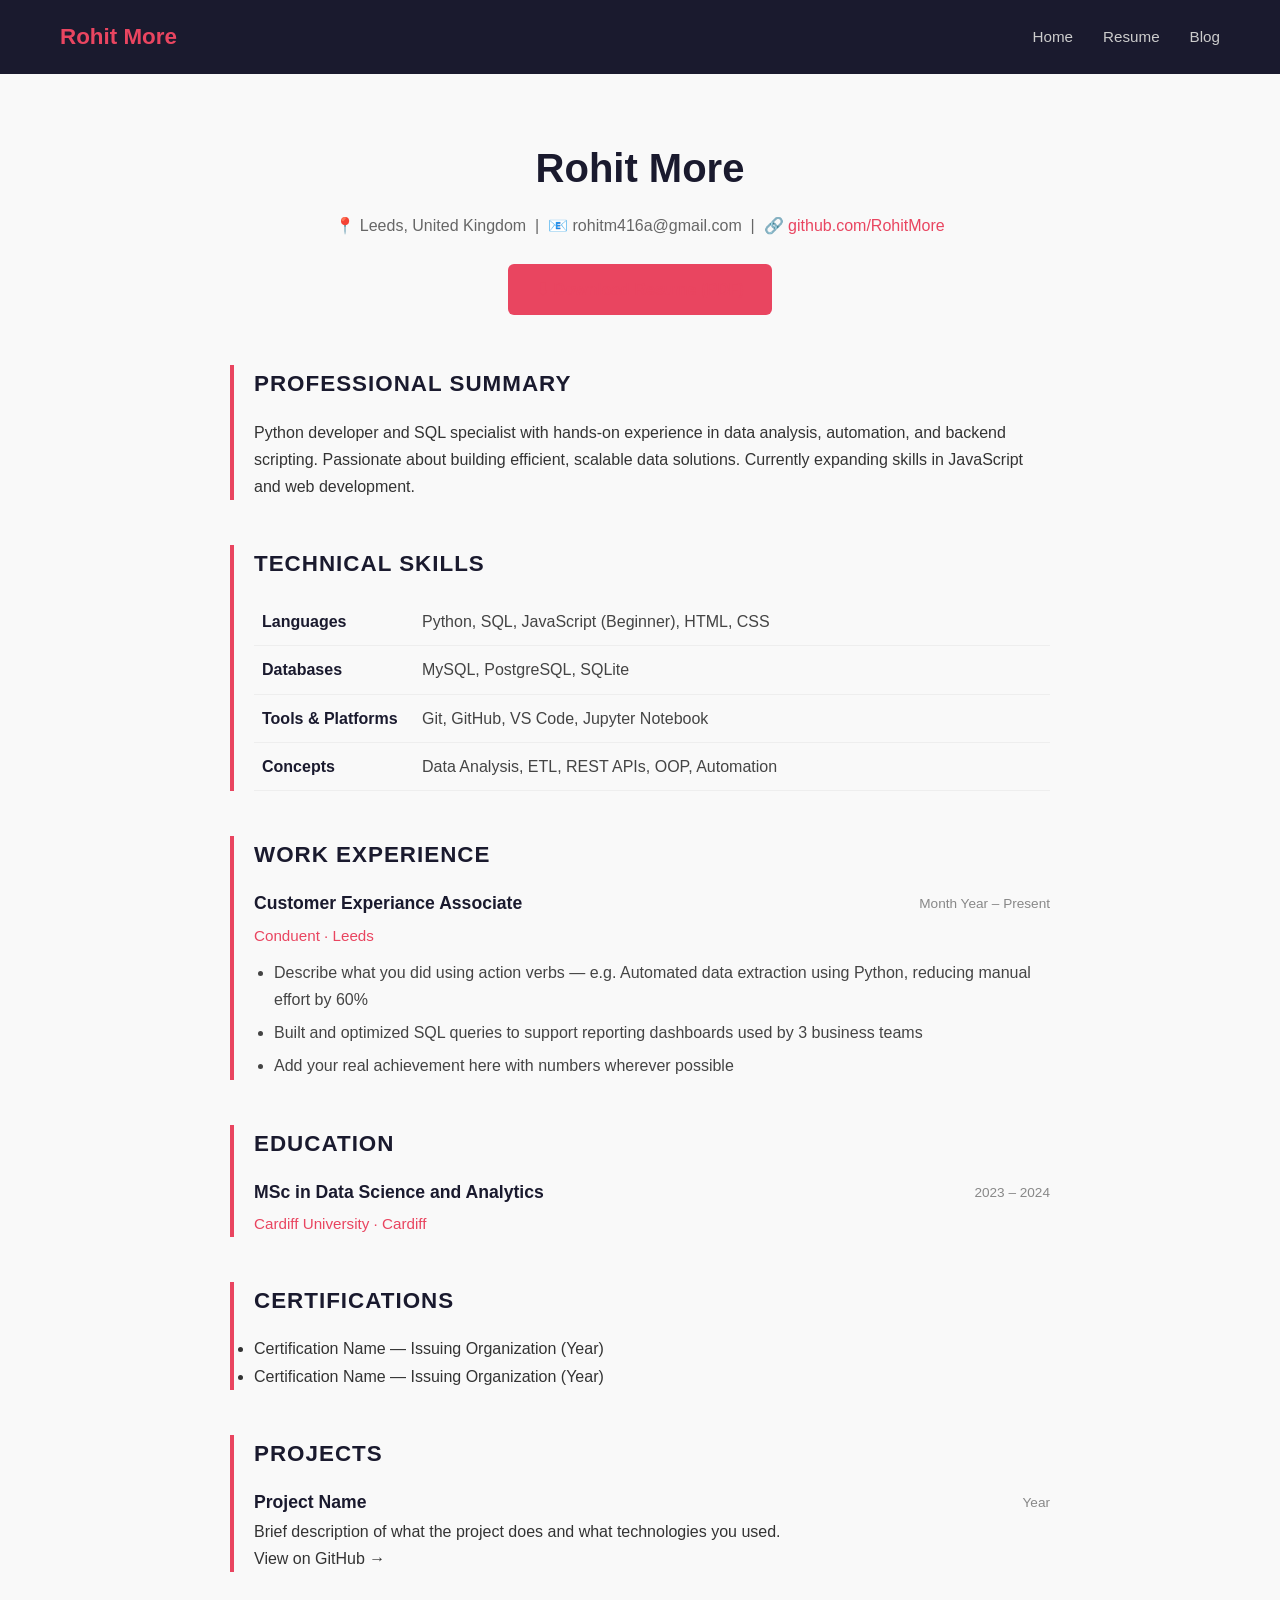
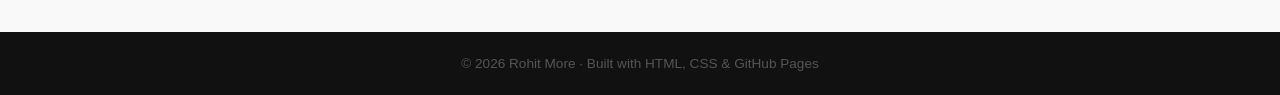
==== resume.html @ 08374afa "initial portfolio website" ====
<!DOCTYPE html>
<html lang="en">
<head>
  <meta charset="UTF-8">
  <meta name="viewport" content="width=device-width, initial-scale=1.0">
  <title>Rohit More | Resume</title>
  <link rel="stylesheet" href="style.css">
</head>
<body>

  <!-- Navigation -->
  <nav>
    <div class="logo">Rohit More</div>
    <ul>
      <li><a href="index.html">Home</a></li>
      <li><a href="resume.html">Resume</a></li>
      <li><a href="blog.html">Blog</a></li>
    </ul>
  </nav>

  <!-- Resume Section -->
  <section id="resume">

    <div class="resume-header">
      <h1>Rohit More</h1>
      <p>📍 Leeds, United Kingdom &nbsp;|&nbsp; 📧 rohitm416a@gmail.com &nbsp;|&nbsp; 🔗 <a href="https://github.com/RohitMore">github.com/RohitMore</a></p>
      <a href="assets/resume.pdf" class="btn-primary" download>⬇ Download Resume (PDF)</a>
    </div>

    <!-- Summary -->
    <div class="resume-block">
      <h2>Professional Summary</h2>
      <p>Python developer and SQL specialist with hands-on experience in data analysis, automation, and backend scripting. Passionate about building efficient, scalable data solutions. Currently expanding skills in JavaScript and web development.</p>
    </div>

    <!-- Skills -->
    <div class="resume-block">
      <h2>Technical Skills</h2>
      <table class="skills-table">
        <tr>
          <td><strong>Languages</strong></td>
          <td>Python, SQL, JavaScript (Beginner), HTML, CSS</td>
        </tr>
        <tr>
          <td><strong>Databases</strong></td>
          <td>MySQL, PostgreSQL, SQLite</td>
        </tr>
        <tr>
          <td><strong>Tools & Platforms</strong></td>
          <td>Git, GitHub, VS Code, Jupyter Notebook</td>
        </tr>
        <tr>
          <td><strong>Concepts</strong></td>
          <td>Data Analysis, ETL, REST APIs, OOP, Automation</td>
        </tr>
      </table>
    </div>

    <!-- Experience -->
    <div class="resume-block">
      <h2>Work Experience</h2>

      <div class="resume-item">
        <div class="resume-item-header">
          <h3>Customer Experiance Associate</h3>
          <span class="date">Month Year – Present</span>
        </div>
        <p class="company">Conduent · Leeds</p>
        <ul>
          <li>Describe what you did using action verbs — e.g. Automated data extraction using Python, reducing manual effort by 60%</li>
          <li>Built and optimized SQL queries to support reporting dashboards used by 3 business teams</li>
          <li>Add your real achievement here with numbers wherever possible</li>
        </ul>
      </div>

      <!-- Copy the block above and paste below for each additional job -->

    </div>

    <!-- Education -->
    <div class="resume-block">
      <h2>Education</h2>
      <div class="resume-item">
        <div class="resume-item-header">
          <h3>MSc in Data Science and Analytics</h3>
          <span class="date">2023 – 2024</span>
        </div>
        <p class="company">Cardiff University · Cardiff</p>
      </div>
    </div>

    <!-- Certifications -->
    <div class="resume-block">
      <h2>Certifications</h2>
      <ul>
        <li>Certification Name — Issuing Organization (Year)</li>
        <li>Certification Name — Issuing Organization (Year)</li>
      </ul>
    </div>

    <!-- Projects -->
    <div class="resume-block">
      <h2>Projects</h2>

      <div class="resume-item">
        <div class="resume-item-header">
          <h3>Project Name</h3>
          <span class="date">Year</span>
        </div>
        <p>Brief description of what the project does and what technologies you used.</p>
        <a href="https://github.com/RohitMore/project-repo" target="_blank">View on GitHub →</a>
      </div>

    </div>

  </section>

  <!-- Footer -->
  <footer>
    <p>© 2026 Rohit More · Built with HTML, CSS & GitHub Pages</p>
  </footer>

</body>
</html>
---- style.css ----
/* ==========================================
   GLOBAL STYLES
========================================== */
* {
  margin: 0;
  padding: 0;
  box-sizing: border-box;
}

body {
  font-family: 'Segoe UI', Tahoma, Geneva, Verdana, sans-serif;
  background-color: #f9f9f9;
  color: #333;
  line-height: 1.7;
}

a {
  text-decoration: none;
  color: inherit;
}

/* ==========================================
   NAVIGATION
========================================== */
nav {
  display: flex;
  justify-content: space-between;
  align-items: center;
  padding: 18px 60px;
  background-color: #1a1a2e;
  position: sticky;
  top: 0;
  z-index: 100;
}

nav .logo {
  font-size: 1.4rem;
  font-weight: 700;
  color: #e94560;
}

nav ul {
  list-style: none;
  display: flex;
  gap: 30px;
}

nav ul li a {
  color: #ccc;
  font-size: 0.95rem;
  transition: color 0.3s;
}

nav ul li a:hover {
  color: #e94560;
}

/* ==========================================
   BUTTONS
========================================== */
.btn-primary {
  display: inline-block;
  background-color: #e94560;
  color: #fff;
  padding: 12px 28px;
  border-radius: 6px;
  font-weight: 600;
  transition: background 0.3s;
  margin-top: 15px;
}

.btn-primary:hover {
  background-color: #c73652;
}

.btn-secondary {
  display: inline-block;
  border: 2px solid #e94560;
  color: #e94560;
  padding: 12px 28px;
  border-radius: 6px;
  font-weight: 600;
  transition: all 0.3s;
  margin-top: 15px;
  margin-left: 12px;
}

.btn-secondary:hover {
  background-color: #e94560;
  color: #fff;
}

/* ==========================================
   HERO SECTION
========================================== */
#hero {
  text-align: center;
  padding: 100px 20px;
  background: linear-gradient(135deg, #1a1a2e, #16213e);
  color: #fff;
}

#hero h1 {
  font-size: 3rem;
  margin-bottom: 15px;
}

#hero .tagline {
  font-size: 1.2rem;
  color: #e94560;
  margin-bottom: 15px;
  font-weight: 600;
}

#hero .bio {
  font-size: 1rem;
  color: #aaa;
  max-width: 600px;
  margin: 0 auto;
}

.hero-buttons {
  margin-top: 10px;
}

/* ==========================================
   SKILLS SECTION
========================================== */
#skills {
  padding: 70px 60px;
  text-align: center;
  background-color: #fff;
}

#skills h2 {
  font-size: 2rem;
  margin-bottom: 40px;
  color: #1a1a2e;
}

.skills-grid {
  display: grid;
  grid-template-columns: repeat(auto-fit, minmax(150px, 1fr));
  gap: 20px;
  max-width: 900px;
  margin: 0 auto;
}

.skill-card {
  background-color: #f0f0f0;
  padding: 20px;
  border-radius: 10px;
  font-weight: 600;
  font-size: 1rem;
  transition: transform 0.2s, background 0.3s;
}

.skill-card:hover {
  transform: translateY(-4px);
  background-color: #e94560;
  color: #fff;
}

/* ==========================================
   CONTACT SECTION
========================================== */
#contact {
  padding: 70px 60px;
  text-align: center;
  background-color: #1a1a2e;
  color: #fff;
}

#contact h2 {
  font-size: 2rem;
  margin-bottom: 15px;
}

#contact p {
  color: #aaa;
  margin-bottom: 10px;
}

/* ==========================================
   FOOTER
========================================== */
footer {
  text-align: center;
  padding: 20px;
  background-color: #111;
  color: #555;
  font-size: 0.85rem;
}

/* ==========================================
   RESUME PAGE
========================================== */
#resume {
  max-width: 860px;
  margin: 60px auto;
  padding: 0 20px;
}

.resume-header {
  text-align: center;
  margin-bottom: 50px;
}

.resume-header h1 {
  font-size: 2.5rem;
  color: #1a1a2e;
}

.resume-header p {
  color: #666;
  margin: 10px 0;
}

.resume-header a {
  color: #e94560;
}

.resume-block {
  margin-bottom: 45px;
  border-left: 4px solid #e94560;
  padding-left: 20px;
}

.resume-block h2 {
  font-size: 1.4rem;
  color: #1a1a2e;
  margin-bottom: 15px;
  text-transform: uppercase;
  letter-spacing: 1px;
}

.resume-item {
  margin-bottom: 25px;
}

.resume-item-header {
  display: flex;
  justify-content: space-between;
  align-items: center;
}

.resume-item-header h3 {
  font-size: 1.1rem;
  color: #1a1a2e;
}

.date {
  font-size: 0.85rem;
  color: #888;
}

.company {
  color: #e94560;
  font-size: 0.95rem;
  margin: 4px 0 10px;
}

.resume-item ul {
  padding-left: 20px;
  color: #444;
}

.resume-item ul li {
  margin-bottom: 6px;
}

.skills-table {
  width: 100%;
  border-collapse: collapse;
}

.skills-table tr {
  border-bottom: 1px solid #eee;
}

.skills-table td {
  padding: 10px 8px;
  color: #444;
  vertical-align: top;
}

.skills-table td:first-child {
  width: 160px;
  color: #1a1a2e;
}

/* ==========================================
   BLOG PAGE
========================================== */
#blog-header {
  text-align: center;
  padding: 70px 20px 30px;
  background: linear-gradient(135deg, #1a1a2e, #16213e);
  color: #fff;
}

#blog-header h1 {
  font-size: 2.5rem;
}

#blog-header p {
  color: #aaa;
  margin-top: 10px;
}

#blog-list {
  max-width: 800px;
  margin: 50px auto;
  padding: 0 20px;
}

.blog-card {
  background: #fff;
  border-radius: 10px;
  padding: 30px;
  margin-bottom: 25px;
  box-shadow: 0 2px 12px rgba(0,0,0,0.07);
  transition: transform 0.2s;
}

.blog-card:hover {
  transform: translateY(-4px);
}

.blog-card h2 {
  font-size: 1.3rem;
  margin: 8px 0 5px;
  color: #1a1a2e;
}

.blog-card h2 a:hover {
  color: #e94560;
}

.blog-tag {
  background-color: #e94560;
  color: #fff;
  padding: 3px 10px;
  border-radius: 20px;
  font-size: 0.75rem;
  font-weight: 600;
}

.blog-meta {
  font-size: 0.85rem;
  color: #999;
  margin-bottom: 10px;
}

.blog-excerpt {
  color: #555;
  font-size: 0.95rem;
}

.read-more {
  display: inline-block;
  margin-top: 12px;
  color: #e94560;
  font-weight: 600;
  font-size: 0.9rem;
}

.read-more:hover {
  text-decoration: underline;
}

/* ==========================================
   BLOG POST PAGE
========================================== */
#blog-post {
  max-width: 760px;
  margin: 60px auto;
  padding: 0 20px;
}

.post-header {
  margin-bottom: 40px;
}

.post-header h1 {
  font-size: 2.2rem;
  color: #1a1a2e;
  margin: 10px 0 5px;
}

.post-body h2 {
  font-size: 1.4rem;
  color: #1a1a2e;
  margin: 35px 0 10px;
}

.post-body p {
  color: #444;
  margin-bottom: 15px;
}

.post-body pre {
  background-color: #1a1a2e;
  color: #f8f8f2;
  padding: 20px;
  border-radius: 8px;
  overflow-x: auto;
  margin: 20px 0;
  font-size: 0.9rem;
}

.post-body code {
  font-family: 'Courier New', monospace;
}

/* ==========================================
   RESPONSIVE - MOBILE
========================================== */
@media (max-width: 768px) {
  nav {
    padding: 15px 20px;
    flex-direction: column;
    gap: 10px;
  }

  nav ul {
    gap: 15px;
  }

  #hero h1 {
    font-size: 2rem;
  }

  #skills {
    padding: 50px 20px;
  }

  .resume-item-header {
    flex-direction: column;
    align-items: flex-start;
  }
}
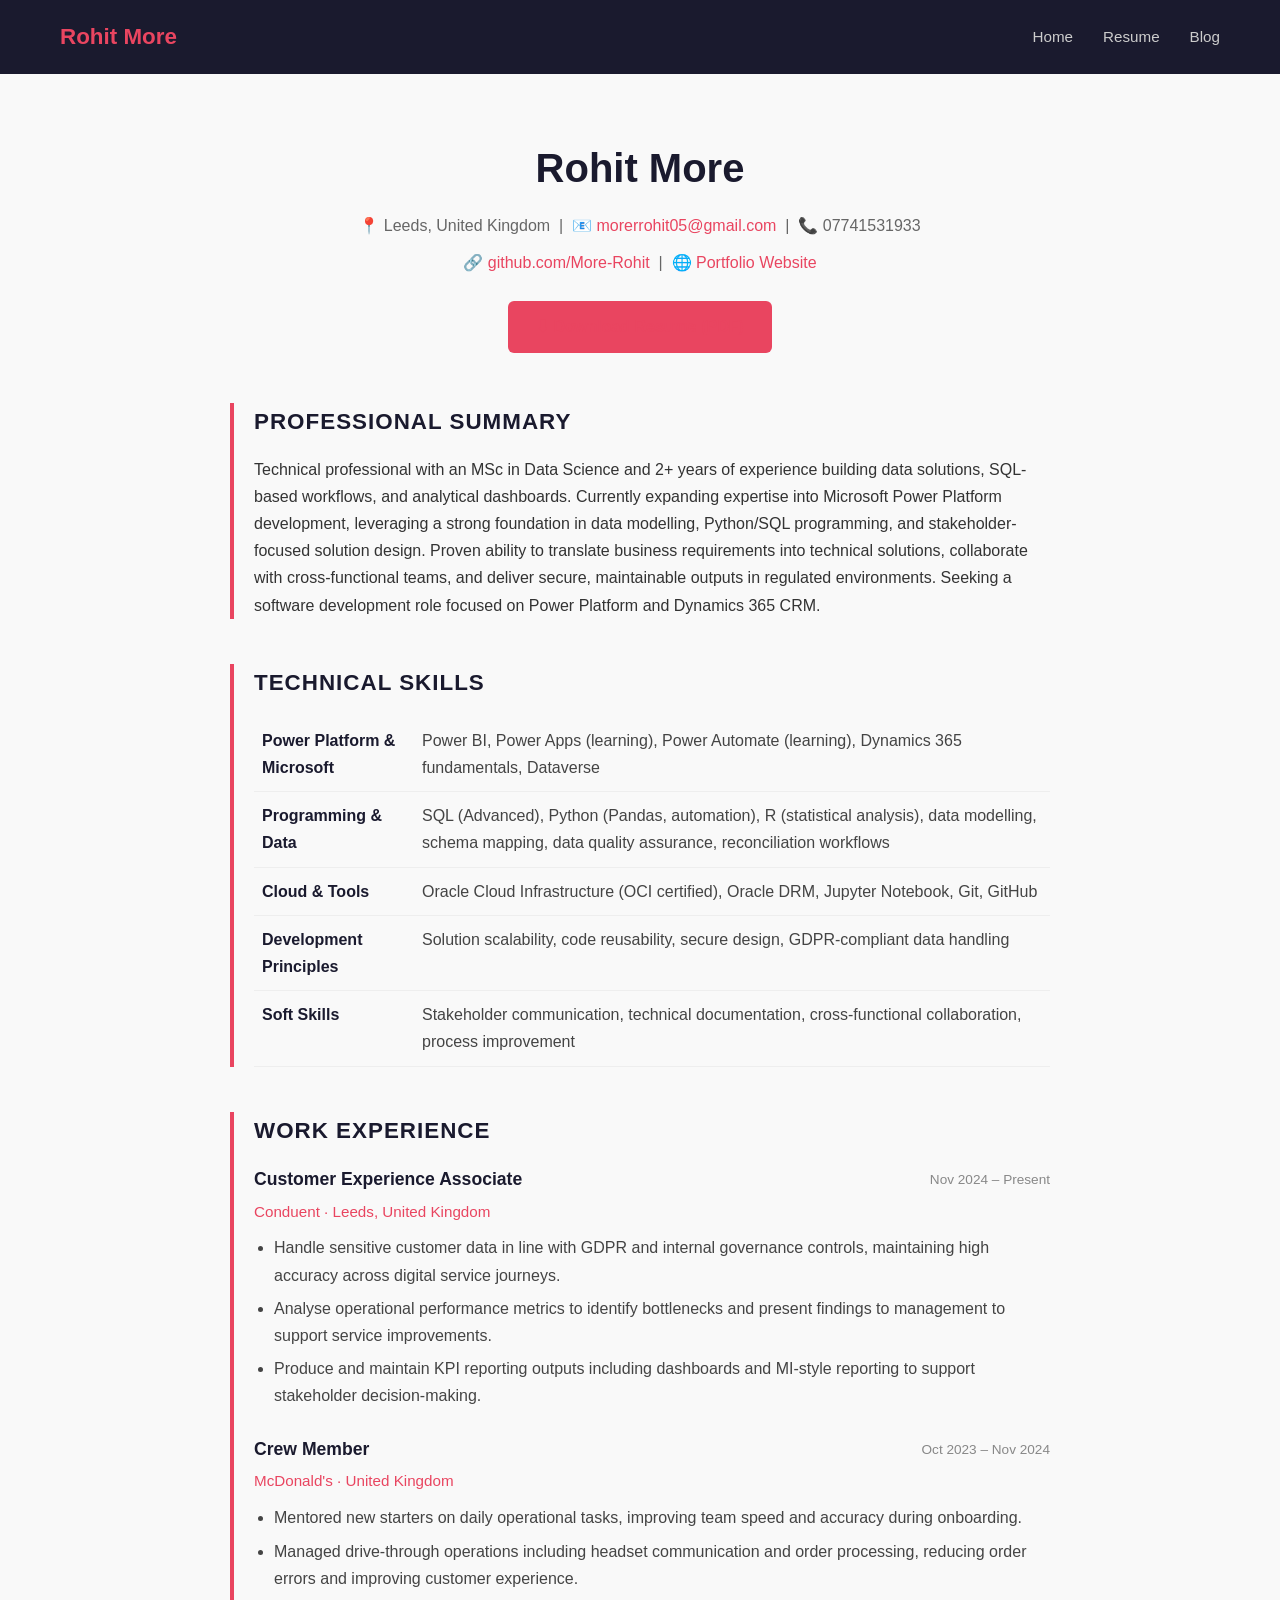
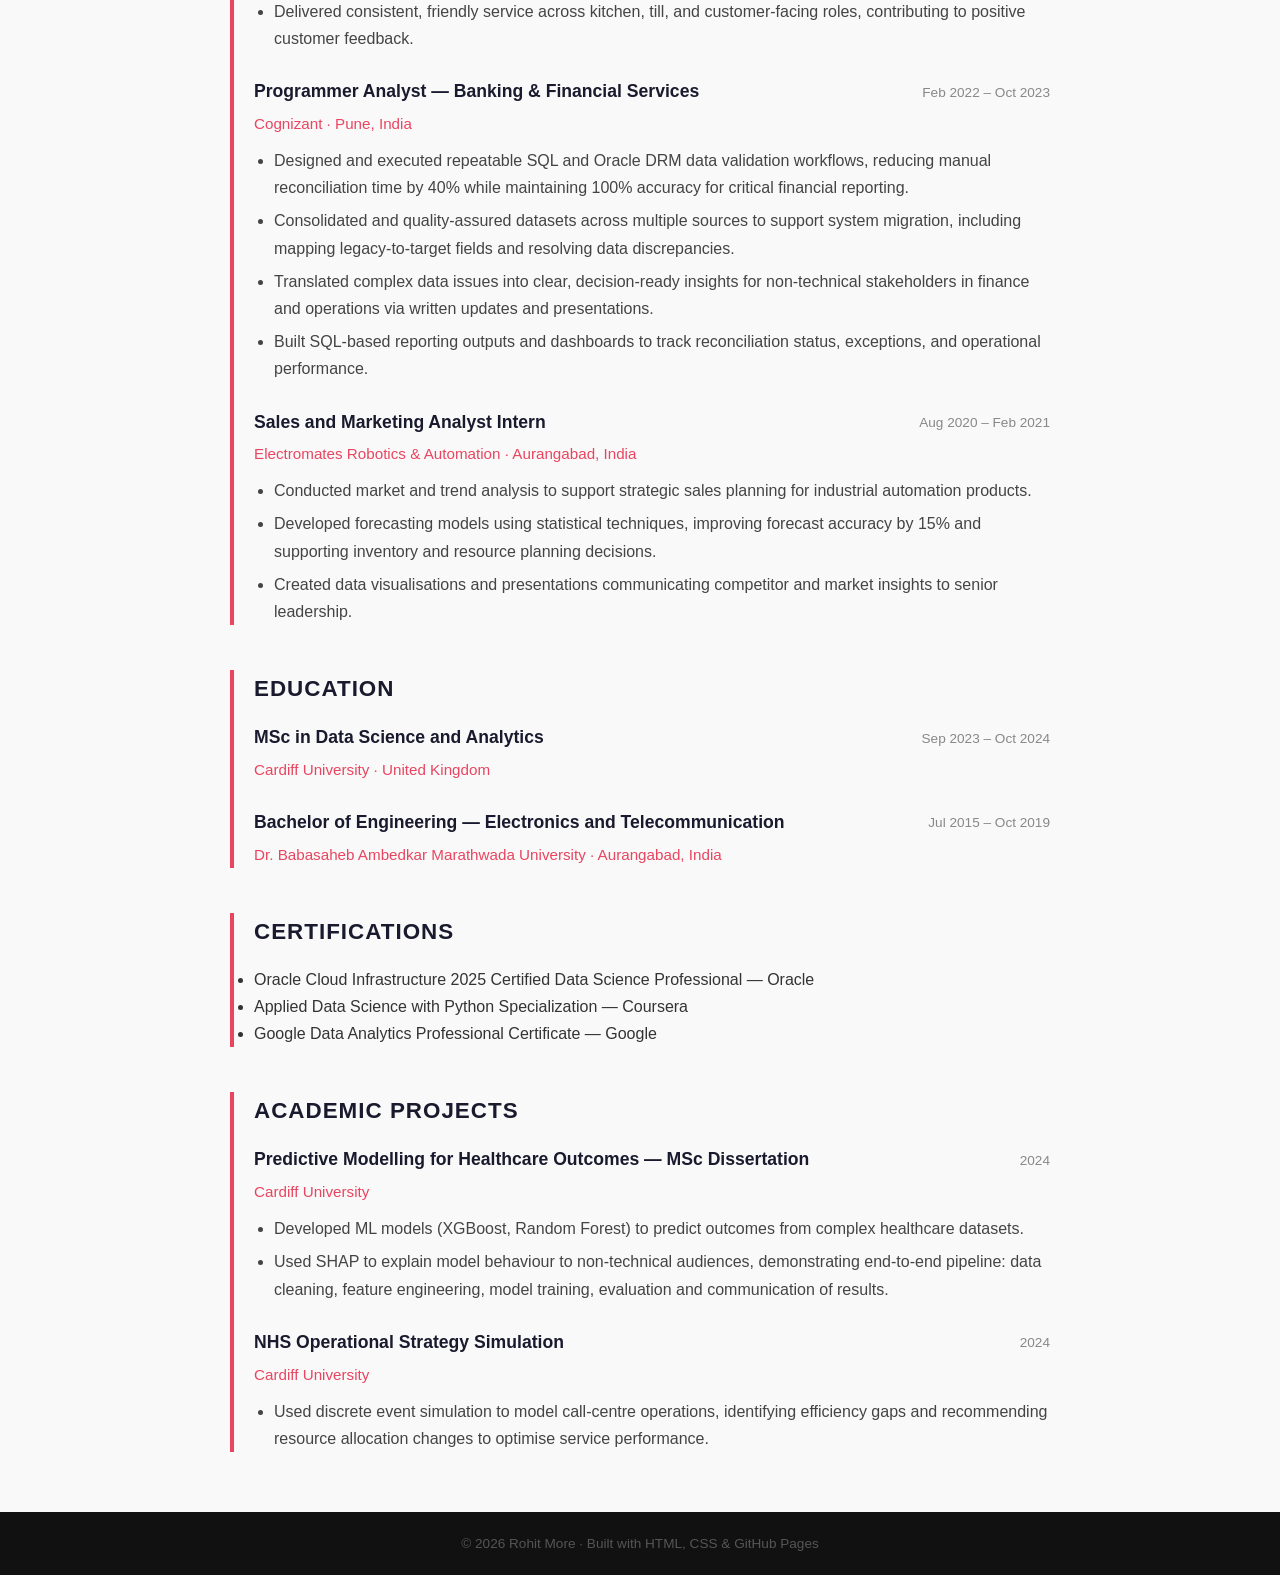
==== commit 06bed4d7: "added real resume content and PDF" ====
--- a/resume.html
+++ b/resume.html
@@ -23,14 +23,15 @@
 
     <div class="resume-header">
       <h1>Rohit More</h1>
-      <p>📍 Leeds, United Kingdom &nbsp;|&nbsp; 📧 rohitm416a@gmail.com &nbsp;|&nbsp; 🔗 <a href="https://github.com/RohitMore">github.com/RohitMore</a></p>
+      <p>📍 Leeds, United Kingdom &nbsp;|&nbsp; 📧 <a href="mailto:morerrohit05@gmail.com">morerrohit05@gmail.com</a> &nbsp;|&nbsp; 📞 07741531933</p>
+      <p>🔗 <a href="https://github.com/More-Rohit" target="_blank">github.com/More-Rohit</a> &nbsp;|&nbsp; 🌐 <a href="https://More-Rohit.github.io/RohitMore.github.io" target="_blank">Portfolio Website</a></p>
       <a href="assets/resume.pdf" class="btn-primary" download>⬇ Download Resume (PDF)</a>
     </div>
 
     <!-- Summary -->
     <div class="resume-block">
       <h2>Professional Summary</h2>
-      <p>Python developer and SQL specialist with hands-on experience in data analysis, automation, and backend scripting. Passionate about building efficient, scalable data solutions. Currently expanding skills in JavaScript and web development.</p>
+      <p>Technical professional with an MSc in Data Science and 2+ years of experience building data solutions, SQL-based workflows, and analytical dashboards. Currently expanding expertise into Microsoft Power Platform development, leveraging a strong foundation in data modelling, Python/SQL programming, and stakeholder-focused solution design. Proven ability to translate business requirements into technical solutions, collaborate with cross-functional teams, and deliver secure, maintainable outputs in regulated environments. Seeking a software development role focused on Power Platform and Dynamics 365 CRM.</p>
     </div>
 
     <!-- Skills -->
@@ -38,20 +39,24 @@
       <h2>Technical Skills</h2>
       <table class="skills-table">
         <tr>
-          <td><strong>Languages</strong></td>
-          <td>Python, SQL, JavaScript (Beginner), HTML, CSS</td>
+          <td><strong>Power Platform & Microsoft</strong></td>
+          <td>Power BI, Power Apps (learning), Power Automate (learning), Dynamics 365 fundamentals, Dataverse</td>
         </tr>
         <tr>
-          <td><strong>Databases</strong></td>
-          <td>MySQL, PostgreSQL, SQLite</td>
+          <td><strong>Programming & Data</strong></td>
+          <td>SQL (Advanced), Python (Pandas, automation), R (statistical analysis), data modelling, schema mapping, data quality assurance, reconciliation workflows</td>
         </tr>
         <tr>
-          <td><strong>Tools & Platforms</strong></td>
-          <td>Git, GitHub, VS Code, Jupyter Notebook</td>
+          <td><strong>Cloud & Tools</strong></td>
+          <td>Oracle Cloud Infrastructure (OCI certified), Oracle DRM, Jupyter Notebook, Git, GitHub</td>
         </tr>
         <tr>
-          <td><strong>Concepts</strong></td>
-          <td>Data Analysis, ETL, REST APIs, OOP, Automation</td>
+          <td><strong>Development Principles</strong></td>
+          <td>Solution scalability, code reusability, secure design, GDPR-compliant data handling</td>
+        </tr>
+        <tr>
+          <td><strong>Soft Skills</strong></td>
+          <td>Stakeholder communication, technical documentation, cross-functional collaboration, process improvement</td>
         </tr>
       </table>
     </div>
@@ -60,55 +65,122 @@
     <div class="resume-block">
       <h2>Work Experience</h2>
 
+      <!-- Job 1 -->
       <div class="resume-item">
         <div class="resume-item-header">
-          <h3>Customer Experiance Associate</h3>
-          <span class="date">Month Year – Present</span>
+          <h3>Customer Experience Associate</h3>
+          <span class="date">Nov 2024 – Present</span>
         </div>
-        <p class="company">Conduent · Leeds</p>
+        <p class="company">Conduent · Leeds, United Kingdom</p>
         <ul>
-          <li>Describe what you did using action verbs — e.g. Automated data extraction using Python, reducing manual effort by 60%</li>
-          <li>Built and optimized SQL queries to support reporting dashboards used by 3 business teams</li>
-          <li>Add your real achievement here with numbers wherever possible</li>
+          <li>Handle sensitive customer data in line with GDPR and internal governance controls, maintaining high accuracy across digital service journeys.</li>
+          <li>Analyse operational performance metrics to identify bottlenecks and present findings to management to support service improvements.</li>
+          <li>Produce and maintain KPI reporting outputs including dashboards and MI-style reporting to support stakeholder decision-making.</li>
         </ul>
       </div>
 
-      <!-- Copy the block above and paste below for each additional job -->
+      <!-- Job 2 -->
+      <div class="resume-item">
+        <div class="resume-item-header">
+          <h3>Crew Member</h3>
+          <span class="date">Oct 2023 – Nov 2024</span>
+        </div>
+        <p class="company">McDonald's · United Kingdom</p>
+        <ul>
+          <li>Mentored new starters on daily operational tasks, improving team speed and accuracy during onboarding.</li>
+          <li>Managed drive-through operations including headset communication and order processing, reducing order errors and improving customer experience.</li>
+          <li>Delivered consistent, friendly service across kitchen, till, and customer-facing roles, contributing to positive customer feedback.</li>
+        </ul>
+      </div>
+
+      <!-- Job 3 -->
+      <div class="resume-item">
+        <div class="resume-item-header">
+          <h3>Programmer Analyst — Banking & Financial Services</h3>
+          <span class="date">Feb 2022 – Oct 2023</span>
+        </div>
+        <p class="company">Cognizant · Pune, India</p>
+        <ul>
+          <li>Designed and executed repeatable SQL and Oracle DRM data validation workflows, reducing manual reconciliation time by 40% while maintaining 100% accuracy for critical financial reporting.</li>
+          <li>Consolidated and quality-assured datasets across multiple sources to support system migration, including mapping legacy-to-target fields and resolving data discrepancies.</li>
+          <li>Translated complex data issues into clear, decision-ready insights for non-technical stakeholders in finance and operations via written updates and presentations.</li>
+          <li>Built SQL-based reporting outputs and dashboards to track reconciliation status, exceptions, and operational performance.</li>
+        </ul>
+      </div>
+
+      <!-- Job 4 -->
+      <div class="resume-item">
+        <div class="resume-item-header">
+          <h3>Sales and Marketing Analyst Intern</h3>
+          <span class="date">Aug 2020 – Feb 2021</span>
+        </div>
+        <p class="company">Electromates Robotics & Automation · Aurangabad, India</p>
+        <ul>
+          <li>Conducted market and trend analysis to support strategic sales planning for industrial automation products.</li>
+          <li>Developed forecasting models using statistical techniques, improving forecast accuracy by 15% and supporting inventory and resource planning decisions.</li>
+          <li>Created data visualisations and presentations communicating competitor and market insights to senior leadership.</li>
+        </ul>
+      </div>
 
     </div>
 
     <!-- Education -->
     <div class="resume-block">
       <h2>Education</h2>
+
       <div class="resume-item">
         <div class="resume-item-header">
           <h3>MSc in Data Science and Analytics</h3>
-          <span class="date">2023 – 2024</span>
+          <span class="date">Sep 2023 – Oct 2024</span>
         </div>
-        <p class="company">Cardiff University · Cardiff</p>
+        <p class="company">Cardiff University · United Kingdom</p>
       </div>
+
+      <div class="resume-item">
+        <div class="resume-item-header">
+          <h3>Bachelor of Engineering — Electronics and Telecommunication</h3>
+          <span class="date">Jul 2015 – Oct 2019</span>
+        </div>
+        <p class="company">Dr. Babasaheb Ambedkar Marathwada University · Aurangabad, India</p>
+      </div>
+
     </div>
 
     <!-- Certifications -->
     <div class="resume-block">
       <h2>Certifications</h2>
       <ul>
-        <li>Certification Name — Issuing Organization (Year)</li>
-        <li>Certification Name — Issuing Organization (Year)</li>
+        <li>Oracle Cloud Infrastructure 2025 Certified Data Science Professional — Oracle</li>
+        <li>Applied Data Science with Python Specialization — Coursera</li>
+        <li>Google Data Analytics Professional Certificate — Google</li>
       </ul>
     </div>
 
     <!-- Projects -->
     <div class="resume-block">
-      <h2>Projects</h2>
+      <h2>Academic Projects</h2>
 
       <div class="resume-item">
         <div class="resume-item-header">
-          <h3>Project Name</h3>
-          <span class="date">Year</span>
+          <h3>Predictive Modelling for Healthcare Outcomes — MSc Dissertation</h3>
+          <span class="date">2024</span>
         </div>
-        <p>Brief description of what the project does and what technologies you used.</p>
-        <a href="https://github.com/RohitMore/project-repo" target="_blank">View on GitHub →</a>
+        <p class="company">Cardiff University</p>
+        <ul>
+          <li>Developed ML models (XGBoost, Random Forest) to predict outcomes from complex healthcare datasets.</li>
+          <li>Used SHAP to explain model behaviour to non-technical audiences, demonstrating end-to-end pipeline: data cleaning, feature engineering, model training, evaluation and communication of results.</li>
+        </ul>
+      </div>
+
+      <div class="resume-item">
+        <div class="resume-item-header">
+          <h3>NHS Operational Strategy Simulation</h3>
+          <span class="date">2024</span>
+        </div>
+        <p class="company">Cardiff University</p>
+        <ul>
+          <li>Used discrete event simulation to model call-centre operations, identifying efficiency gaps and recommending resource allocation changes to optimise service performance.</li>
+        </ul>
       </div>
 
     </div>
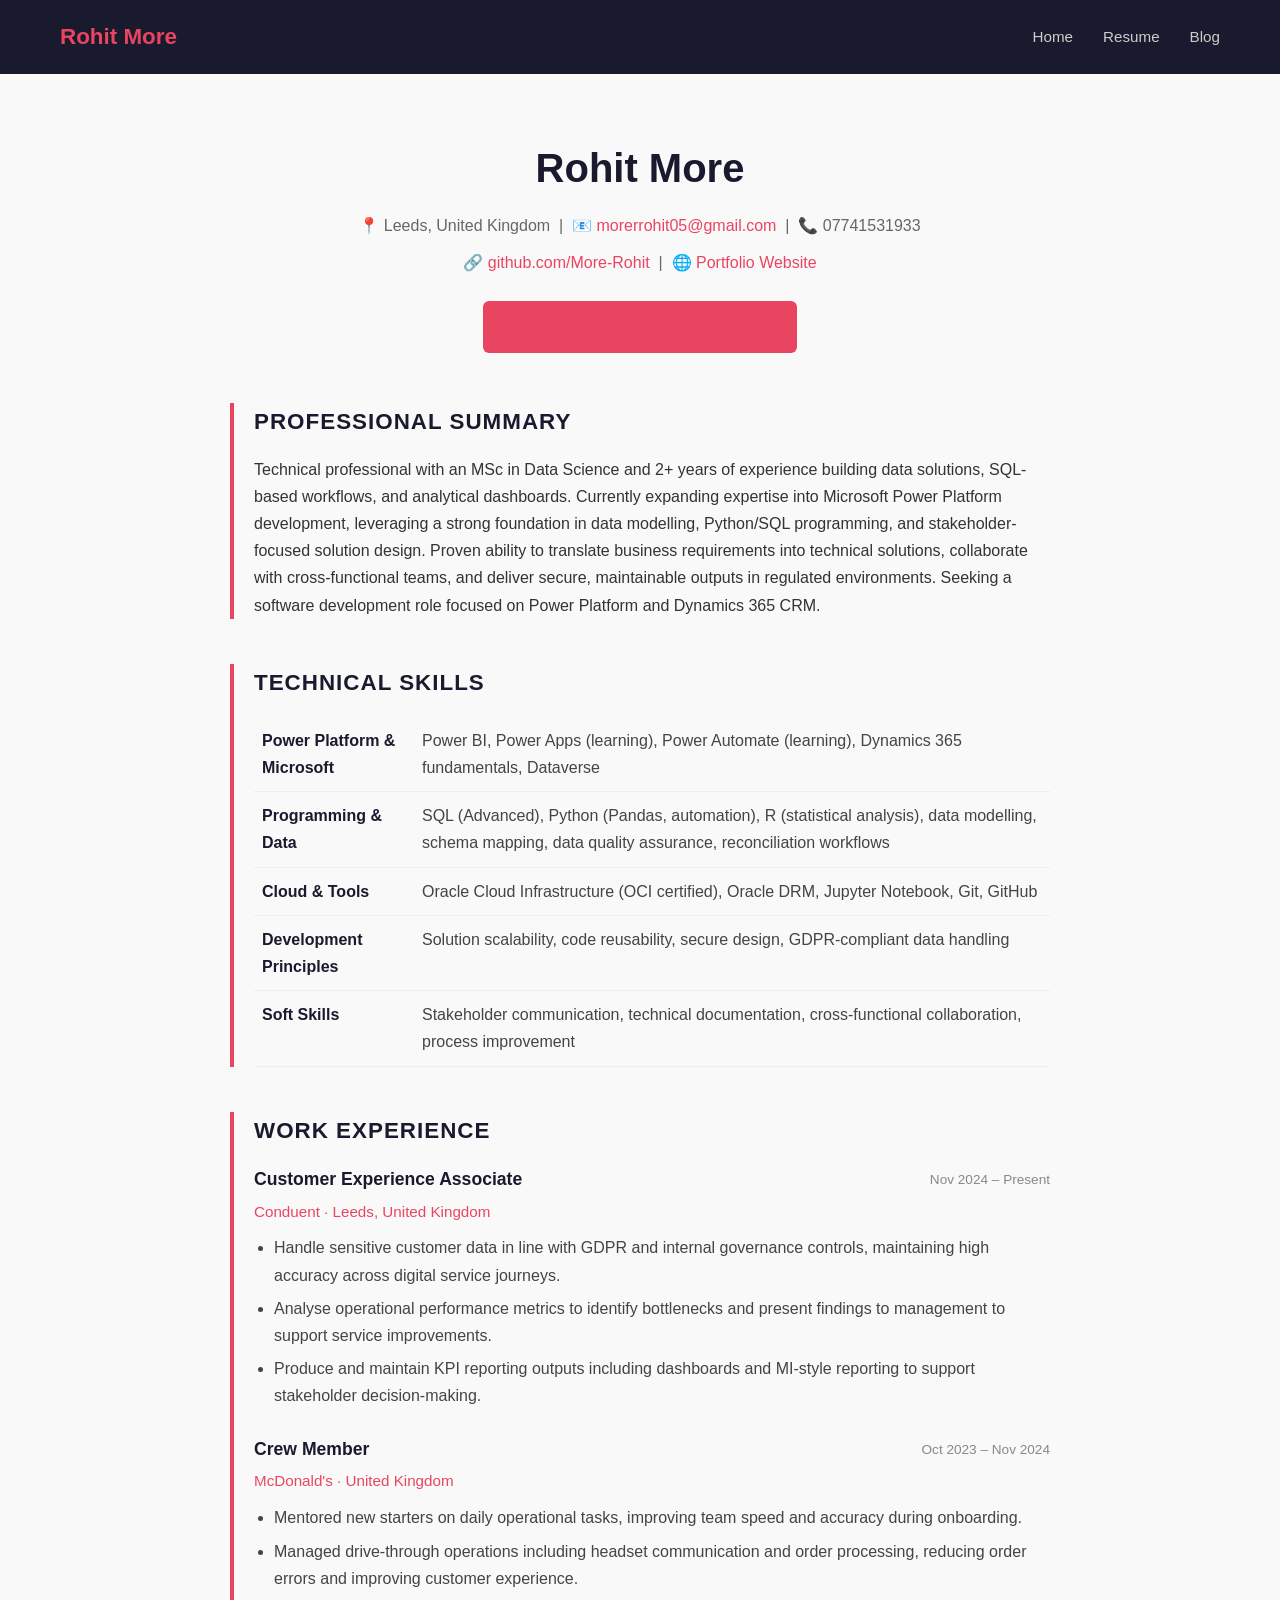
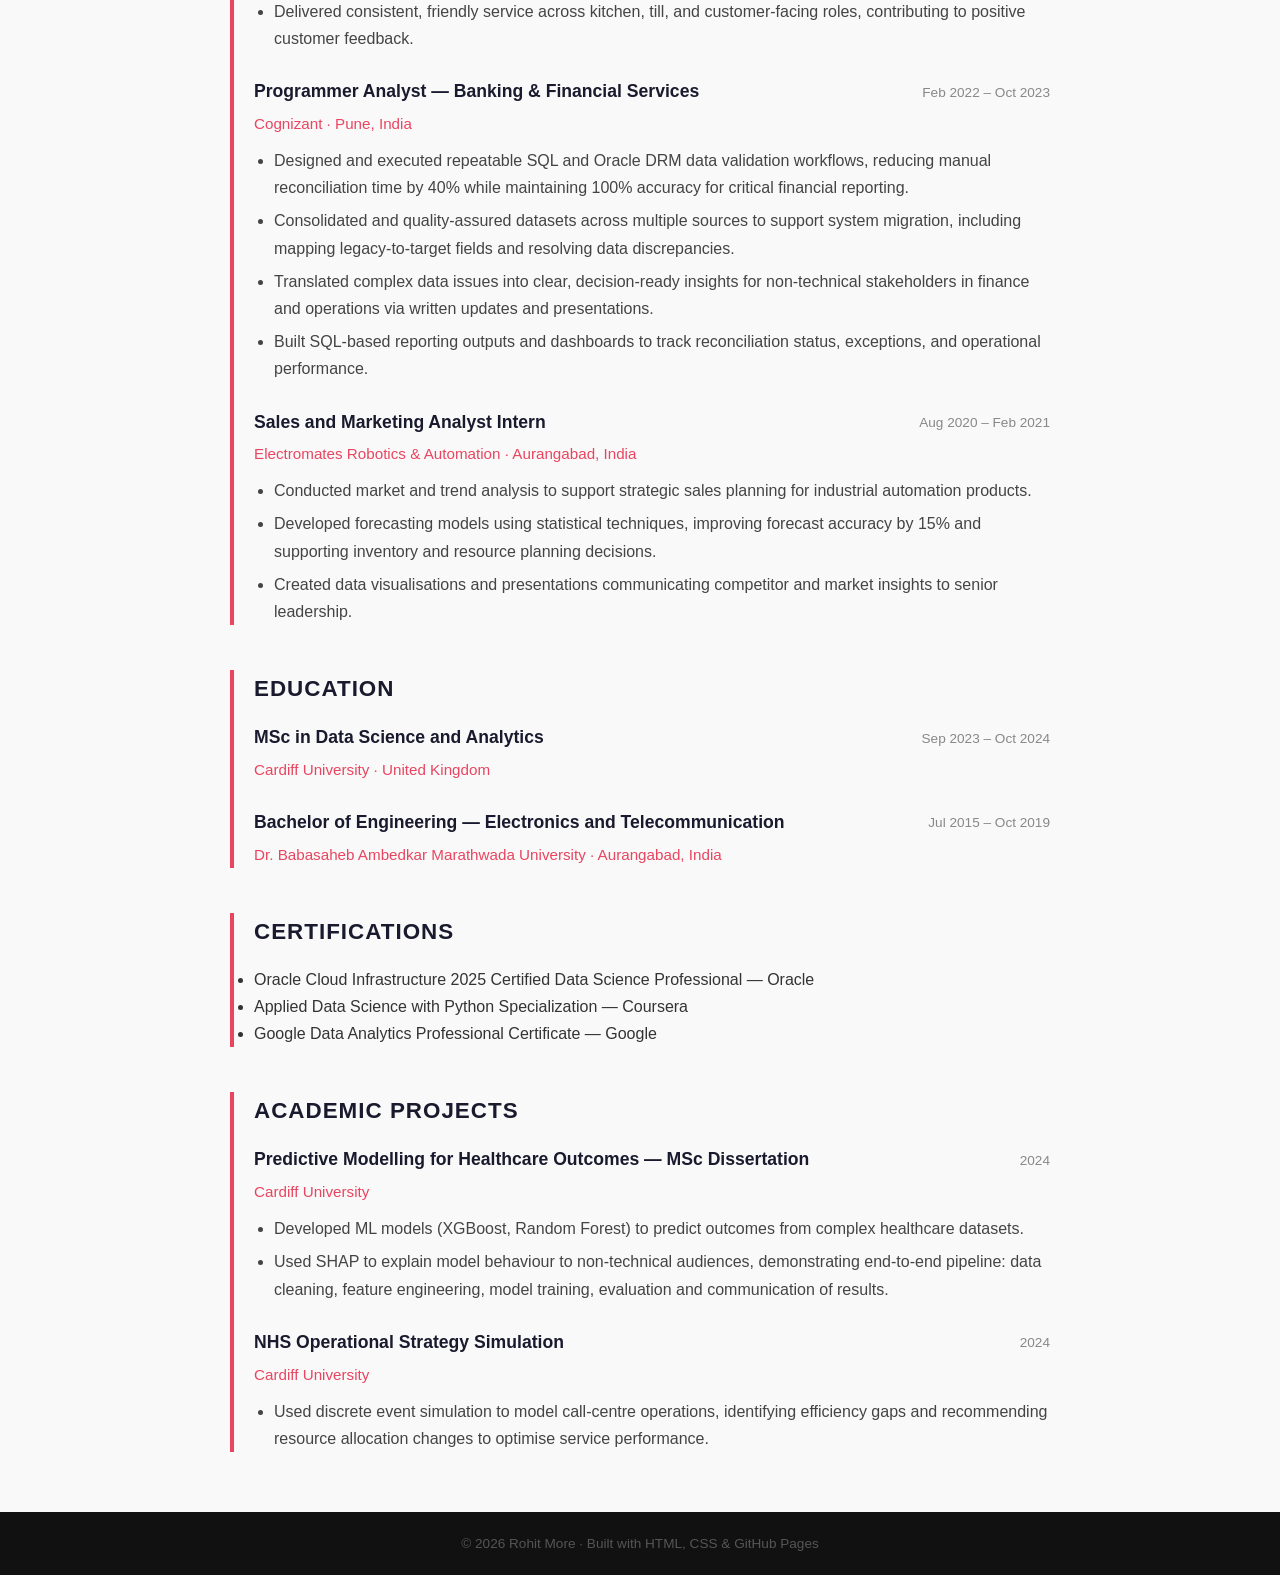
==== commit d65eb8c1: "fixed PDF open method" ====
--- a/resume.html
+++ b/resume.html
@@ -25,7 +25,7 @@
       <h1>Rohit More</h1>
       <p>📍 Leeds, United Kingdom &nbsp;|&nbsp; 📧 <a href="mailto:morerrohit05@gmail.com">morerrohit05@gmail.com</a> &nbsp;|&nbsp; 📞 07741531933</p>
       <p>🔗 <a href="https://github.com/More-Rohit" target="_blank">github.com/More-Rohit</a> &nbsp;|&nbsp; 🌐 <a href="https://More-Rohit.github.io/RohitMore.github.io" target="_blank">Portfolio Website</a></p>
-      <a href="assets/resume.pdf" class="btn-primary" download>⬇ Download Resume (PDF)</a>
+      <a href="./assets/resume.pdf" class="btn-primary" target="_blank">⬇ View / Download Resume (PDF)</a>
     </div>
 
     <!-- Summary -->
